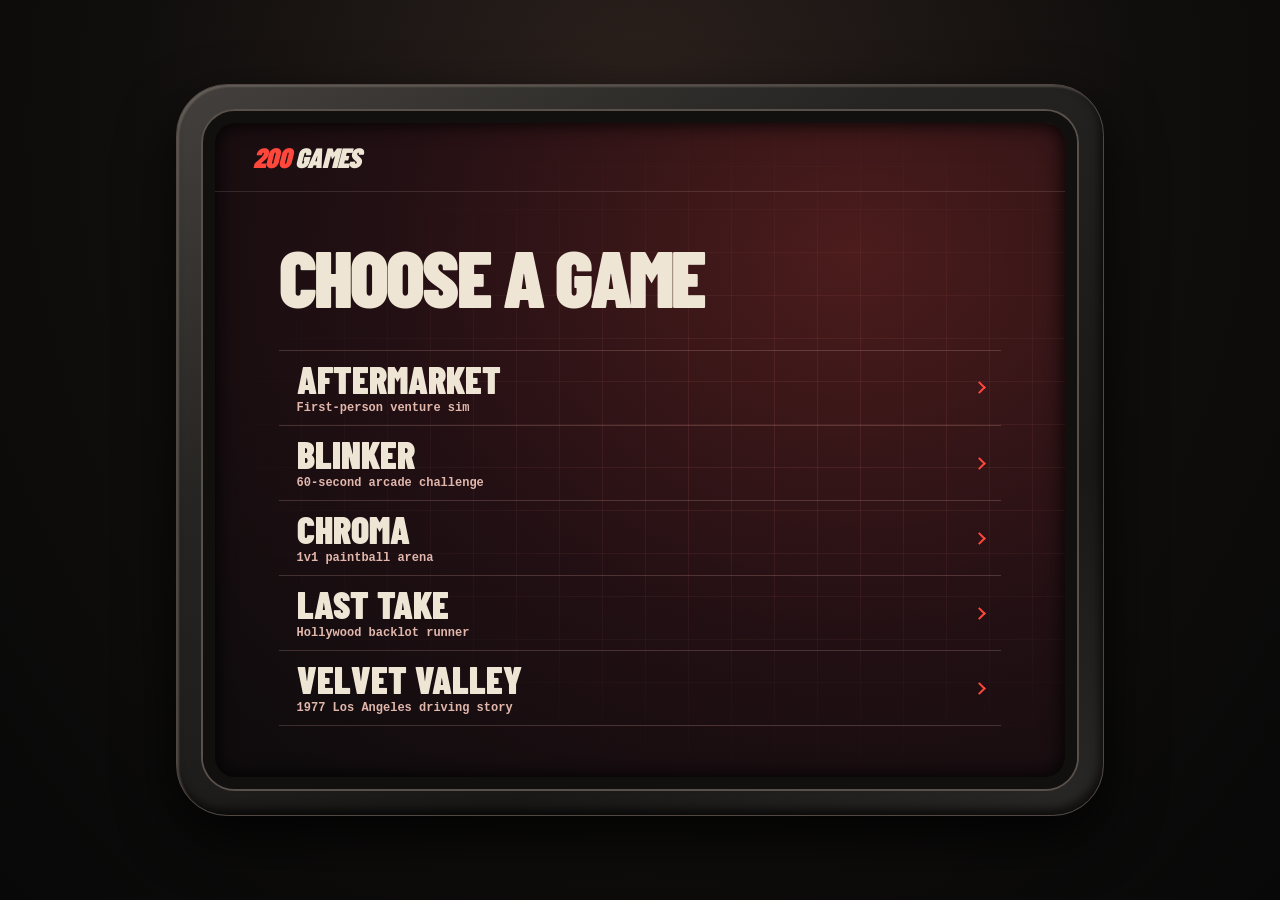
==== games/index.html @ 1f1acacf "Publish the 200 Games browser arcade" ====
<!doctype html>
<html lang="en">
<head>
  <meta charset="utf-8">
  <meta name="viewport" content="width=device-width,initial-scale=1">
  <meta name="description" content="Play the browser games from 200 Games.">
  <meta name="theme-color" content="#0c0b0a">
  <title>Choose a game — 200 Games</title>
  <link rel="stylesheet" href="../style.css">
  <link rel="stylesheet" href="./catalog.css">
</head>
<body>
  <main class="cabinet catalog">
    <div class="screen">
      <div class="grid" aria-hidden="true"></div>
      <header class="catalog-header">
        <a class="mark" href="../" aria-label="200 Games home">200<span> GAMES</span></a>
      </header>
      <div class="catalog-content">
        <h1>Choose a game</h1>
        <ul class="game-list">
          <li><a href="./aftermarket/"><strong>AFTERMARKET</strong><span>First-person venture sim</span></a></li>
          <li><a href="./blinker/"><strong>BLINKER</strong><span>60-second arcade challenge</span></a></li>
          <li><a href="./chroma/"><strong>CHROMA</strong><span>1v1 paintball arena</span></a></li>
          <li><a href="./last-take/"><strong>Last Take</strong><span>Hollywood backlot runner</span></a></li>
          <li><a href="./velvet-valley/"><strong>Velvet Valley</strong><span>1977 Los Angeles driving story</span></a></li>
        </ul>
      </div>
    </div>
  </main>
</body>
</html>
---- style.css ----
@font-face{font-family:Barlow;src:url("./assets/display.woff2") format("woff2");font-weight:900;font-display:swap}
:root{color-scheme:dark;--ink:#eee5d4;--red:#ff473c;--mono:"Courier New",monospace}
*{box-sizing:border-box}
body{margin:0;min-height:100svh;display:grid;place-items:center;padding:clamp(9px,2.6vw,46px);background:radial-gradient(ellipse at 50% 14%,#2c211d,#100e0d 56%,#080808);color:var(--ink);font:700 13px var(--mono)}
.cabinet{width:min(1550px,100%);padding:clamp(12px,2vw,30px);display:grid;grid-template-columns:minmax(0,1fr) clamp(44px,8vw,105px);gap:clamp(10px,1.7vw,26px);border-radius:clamp(24px,4vw,58px);background:linear-gradient(150deg,#43403d,#262422 34%,#191817 72%,#2a2826);border:1px solid #514844;box-shadow:inset 2px 2px 2px #d6c6b340,inset -3px -6px 10px #000a,0 22px 55px #000c}
.screen{isolation:isolate;position:relative;min-width:0;min-height:min(75svh,830px);overflow:hidden;display:flex;flex-direction:column;justify-content:space-between;border:clamp(5px,1vw,14px) solid #11100f;border-radius:5% / 7%;box-shadow:0 0 0 2px #59504a,inset 0 0 20px #000;background:radial-gradient(ellipse at 69% 44%,#5b1c19,#250f12 47%,#100c0e 80%)}
header,footer{position:relative;z-index:2;display:flex;justify-content:space-between;align-items:center;padding:clamp(13px,2.6vh,29px) clamp(16px,3vw,48px);letter-spacing:.16em}
header{border-bottom:1px solid #f0cfc822}footer{border-top:1px solid #f0cfc822;color:#d6a59d;font-size:11px}
.mark{font:italic 900 28px Barlow,Impact,sans-serif;color:var(--red);letter-spacing:-.025em}.mark span{color:var(--ink)}
.channel{display:flex;align-items:center;gap:10px;color:#aef0a5}
i,.lamp{display:inline-block;width:7px;height:7px;border-radius:50%;background:#aef0a5;box-shadow:0 0 12px #9eff82}
footer i{margin-right:6px}
.hero{position:relative;flex:1;min-height:clamp(360px,59svh,660px);display:grid;align-items:center;padding:clamp(16px,3vw,48px)}
.copy{position:relative;z-index:1;pointer-events:none;text-shadow:0 3px 24px #10080bcc}
.eyebrow{color:#f68c80;letter-spacing:.25em;margin:0 0 20px}
h1{font:900 clamp(44px,7.6vw,145px)/.84 Barlow,Impact,"Arial Black",sans-serif;letter-spacing:-.035em;margin:0}
h1 em{color:var(--red);font-style:normal}
.enter-link{
  display:inline-flex;
  align-items:center;
  gap:11px;
  min-height:44px;
  margin-top:clamp(16px,3vh,30px);
  padding:0 15px;
  border:1px solid #a14943;
  border-radius:4px;
  background:linear-gradient(#392423,#1b1011);
  box-shadow:inset 0 1px #ffe0cb20,0 3px 7px #10080b99;
  color:var(--ink);
  font-size:11px;
  letter-spacing:.2em;
  text-decoration:none;
  text-transform:uppercase;
  pointer-events:auto;
}
.enter-link::after{
  content:"";
  border:4px solid transparent;
  border-right:0;
  border-left:5px solid var(--red);
}
.enter-link:hover,.enter-link:focus-visible{
  border-color:var(--red);
  background:linear-gradient(#512724,#271314);
}
.enter-link:focus-visible{outline:2px solid var(--ink);outline-offset:3px}
.off .enter-link{visibility:hidden}
.product{position:absolute;z-index:2;inset:-10% -2% -10% 42%;touch-action:pan-y}
.product.rendered{cursor:grab}
.product.rendered:active{cursor:grabbing}
.product canvas,.poster{width:100%;height:100%;position:absolute;inset:0;object-fit:contain}
.product.rendered .poster{visibility:hidden}
.grid{position:absolute;inset:0;background:linear-gradient(#f68c801b 1px,transparent 1px),linear-gradient(90deg,#f68c801b 1px,transparent 1px);background-size:43px 43px;mask-image:radial-gradient(ellipse at 67% 49%,black 10%,transparent 74%);pointer-events:none}
#snow,.glass{position:absolute;inset:0;width:100%;height:100%;pointer-events:none;z-index:4}
#snow{opacity:.16;mix-blend-mode:screen;image-rendering:pixelated}
.glass{background:repeating-linear-gradient(transparent 0 2px,#0005 3px 4px),radial-gradient(ellipse at center,transparent 52%,#050204ae 100%),linear-gradient(154deg,#fff1,transparent 30%);box-shadow:inset 0 0 30px #000}
.controls{display:flex;align-items:center;flex-direction:column;justify-content:flex-end;gap:clamp(12px,2vw,24px);padding:12px 3px 14px}
.vents{width:90%;flex:1;max-height:310px;margin:auto 0;background:repeating-linear-gradient(#0a0908 0 3px,#47403b 4px 5px,transparent 6px 10px);border-radius:8px;opacity:.84}
button{width:clamp(30px,4vw,49px);aspect-ratio:1;border-radius:50%;border:1px solid #524a44;color:var(--ink);background:radial-gradient(circle at 37% 29%,#44413d,#191715 68%);box-shadow:0 3px 5px #000,inset 0 1px 2px #ffffff36;cursor:pointer;font:700 18px var(--mono)}
button:hover,button:focus-visible{color:#fff;outline:1px solid var(--red);outline-offset:3px}
.plate{grid-column:1/-1;text-align:center;letter-spacing:.45em;color:#a9a09b;font-size:10px}.plate span{color:#eb544a}
.standby{position:absolute;inset:0;place-items:center;z-index:5;background:#0a0809;color:#aef0a5;letter-spacing:.22em}.standby:not([hidden]){display:grid}
.off .lamp{background:#77362d;box-shadow:none}
@media(max-width:680px){.cabinet{grid-template-columns:minmax(0,1fr);gap:12px}.controls{flex-direction:row;padding:0 8px;gap:15px}.vents{height:30px;margin:0 auto 0 0;max-width:130px}.screen{min-height:0;border-radius:7% / 4%}.hero{min-height:0;display:block;padding-top:28px}.product{position:relative;inset:auto;margin:-5px -14px -5px;aspect-ratio:1.12}h1{font-size:clamp(46px,11vw,75px)}.eyebrow{font-size:10px;margin-bottom:12px}footer{font-size:9px}}
---- games/catalog.css ----
.catalog {
  width: min(100%, 58rem);
  grid-template-columns: minmax(0, 1fr);
}

.catalog .screen {
  min-height: 0;
  border-radius: clamp(14px, 2.5vw, 34px);
  background: radial-gradient(ellipse at 75% 20%, #4c1c1c, #210f13 54%, #100c0e 92%);
}

.catalog-header {
  padding-block: 13px;
}

.catalog-header a {
  padding-block: 4px;
  text-decoration: none;
}

.catalog-content {
  position: relative;
  padding: clamp(20px, 4vw, 52px) clamp(16px, 5vw, 64px);
}

.catalog-content h1 {
  margin-bottom: clamp(20px, 4vw, 40px);
  font-size: clamp(2.1rem, 7vw, 5rem);
  text-transform: uppercase;
}

.game-list {
  margin: 0;
  padding: 0;
  border-top: 1px solid #eebcb134;
  list-style: none;
}

.game-list a {
  display: grid;
  grid-template-columns: minmax(0, 1fr) 8px;
  align-items: center;
  gap: 4px 14px;
  padding: 10px clamp(10px, 2vw, 18px);
  border-bottom: 1px solid #eebcb134;
  color: var(--ink);
  text-decoration: none;
}

.game-list strong {
  font: 900 clamp(1.45rem, 3.5vw, 2.35rem)/.96 Barlow, Impact, sans-serif;
  text-transform: uppercase;
}

.game-list span {
  grid-column: 1;
  color: #e1b7ac;
  font-size: 12px;
}

.game-list a::after {
  grid-area: 1 / 2 / 3;
  width: 7px;
  height: 7px;
  border-top: 2px solid var(--red);
  border-right: 2px solid var(--red);
  transform: rotate(45deg);
  content: "";
}

.game-list a:hover,
.game-list a:focus-visible {
  background: #ff473c20;
}

.catalog a:focus-visible {
  outline: 2px solid var(--ink);
  outline-offset: -2px;
}
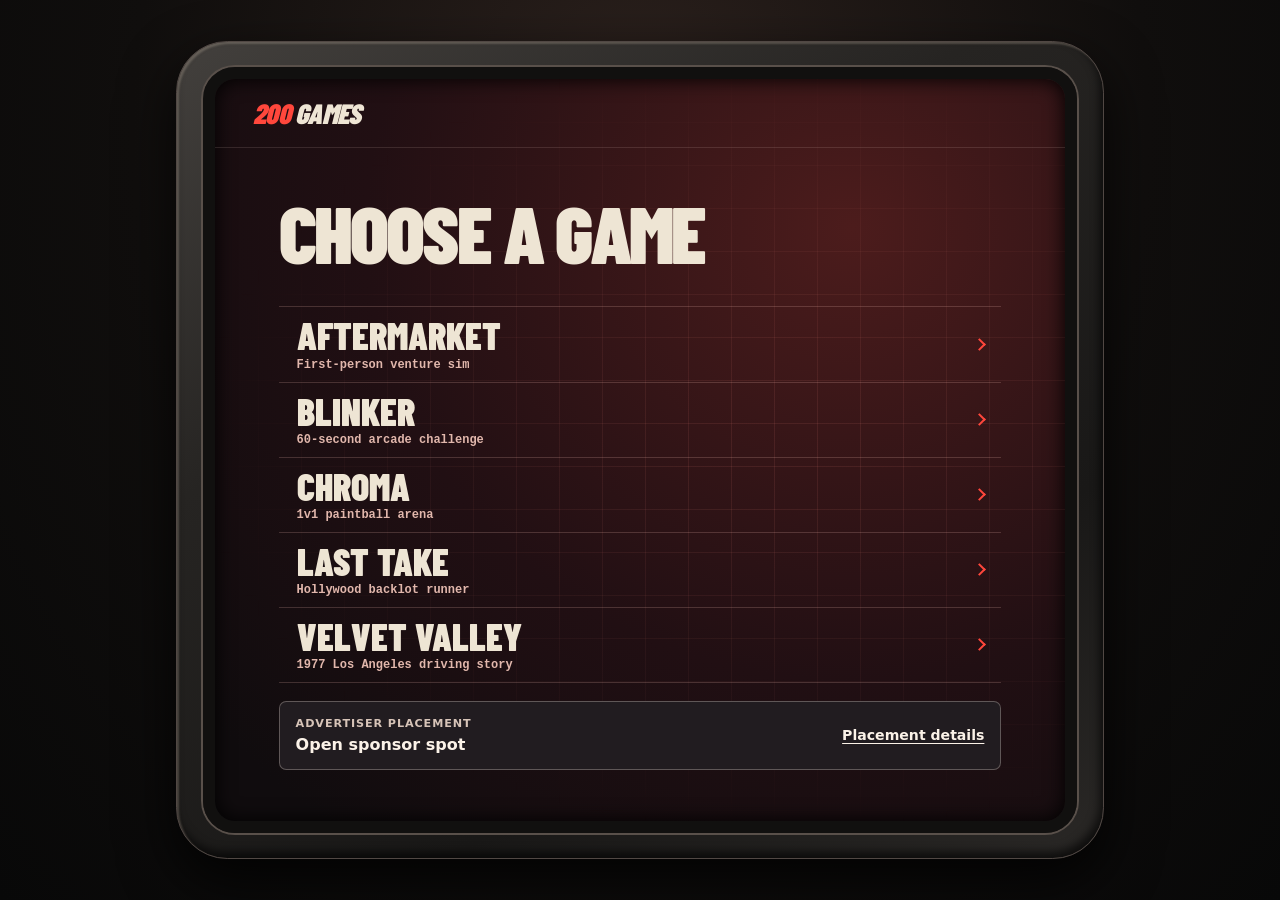
==== commit f2e8e10e: "Measure aggregate arcade traffic and verify founding sponsor placements" ====
--- a/games/index.html
+++ b/games/index.html
@@ -1,6 +1,8 @@
 <!doctype html>
 <html lang="en">
 <head>
+  <script type="module" src="../sponsor.mjs" data-site-page="directory"></script>
+  <link rel="stylesheet" href="../sponsor.css">
   <meta charset="utf-8">
   <meta name="viewport" content="width=device-width,initial-scale=1">
   <meta name="description" content="Play the browser games from 200 Games.">
@@ -25,6 +27,11 @@
           <li><a href="./last-take/"><strong>Last Take</strong><span>Hollywood backlot runner</span></a></li>
           <li><a href="./velvet-valley/"><strong>Velvet Valley</strong><span>1977 Los Angeles driving story</span></a></li>
         </ul>
+        <aside class="sponsor-strip" aria-label="Sponsorship">
+          <div><span class="sponsor-label" data-sponsor-label>Advertiser placement</span>
+            <strong class="sponsor-title" data-sponsor-title>Open sponsor spot</strong></div>
+          <a class="sponsor-cta" data-sponsor-cta href="../sponsorship.html">Placement details</a>
+        </aside>
       </div>
     </div>
   </main>
--- a/sponsor.css
+++ b/sponsor.css
@@ -0,0 +1,20 @@
+.sponsor-strip {
+  position: relative;
+  display: flex;
+  flex-wrap: wrap;
+  align-items: center;
+  justify-content: space-between;
+  gap: .65rem 1.25rem;
+  margin-top: 1.15rem;
+  padding: .85rem 1rem;
+  border: 1px solid #bcaeaa66;
+  border-radius: .45rem;
+  color: #fbf2e8;
+  background: #211c20;
+  font: 600 .88rem/1.35 system-ui, sans-serif;
+}
+.sponsor-label, .sponsor-title { display: block; }
+.sponsor-label { color: #d7c4b8; font-size: .7rem; letter-spacing: .08em; text-transform: uppercase; }
+.sponsor-title { margin-top: .16rem; font-size: 1rem; }
+.sponsor-cta { color: inherit; text-underline-offset: .22em; }
+.sponsor-cta:focus-visible { outline: 2px solid currentColor; outline-offset: 4px; }
